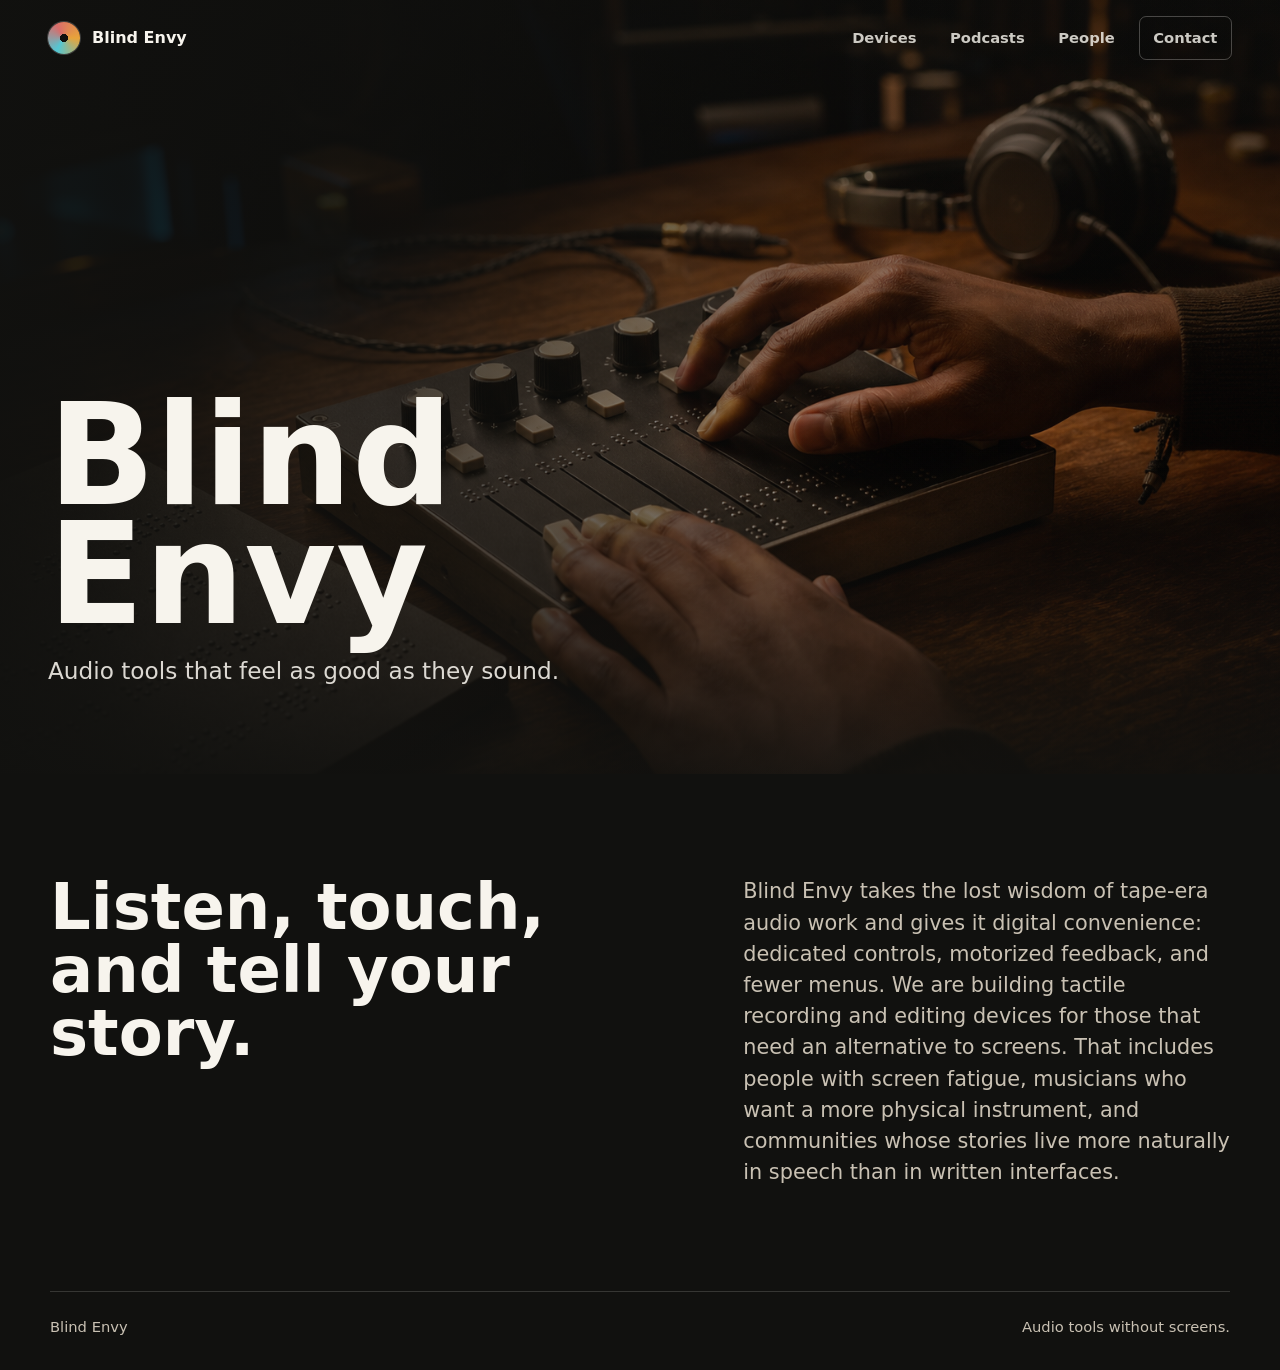
==== index.html @ 6bcc2a57 "Launch Blind Envy website" ====
<!doctype html>
<html lang="en">
  <head>
    <meta charset="utf-8" />
    <meta name="viewport" content="width=device-width, initial-scale=1" />
    <title>Blind Envy</title>
    <meta
      name="description"
      content="Blind Envy is making tactile audio tools and a podcast series shaped by blind creators and useful far beyond the screen."
    />
    <meta property="og:title" content="Blind Envy" />
    <meta property="og:description" content="Audio tools that feel as good as they sound." />
    <meta property="og:type" content="website" />
    <meta property="og:image" content="assets/blindenvy-hero.png" />
    <link rel="preload" href="assets/blindenvy-hero.png" as="image" />
    <link rel="stylesheet" href="styles.css" />
  </head>
  <body>
    <a class="skip-link" href="#main">Skip to content</a>

    <header class="site-header" data-header>
      <a class="brand" href="index.html" aria-label="Blind Envy home">
        <span class="brand-mark" aria-hidden="true"></span>
        <span>Blind Envy</span>
      </a>
      <button class="nav-toggle" type="button" aria-controls="site-nav" aria-expanded="false">
        <span class="nav-toggle-line"></span>
        <span class="nav-toggle-line"></span>
        <span class="nav-toggle-line"></span>
        <span class="sr-only">Menu</span>
      </button>
      <nav class="site-nav" id="site-nav" aria-label="Primary">
        <a href="devices.html">Devices</a>
        <a href="podcast.html">Podcasts</a>
        <a href="people.html">People</a>
        <a class="nav-cta" href="contact.html">Contact</a>
      </nav>
    </header>

    <main id="main">
      <section class="hero hero-simple" aria-labelledby="hero-title">
        <img
          class="hero-image"
          src="assets/blindenvy-hero.png"
          alt="Hands using a tactile audio controller with knobs, faders, headphones, and braille-like markings on a studio table."
        />
        <div class="hero-shade" aria-hidden="true"></div>
        <div class="hero-content">
          <h1 id="hero-title">Blind Envy</h1>
          <p class="hero-lede">Audio tools that feel as good as they sound.</p>
        </div>
      </section>

      <section class="simple-section" aria-labelledby="simple-title">
        <div class="section-inner simple-grid">
          <div>
            <h2 id="simple-title">Listen, touch, and tell your story.</h2>
          </div>
          <p>
            Blind Envy takes the lost wisdom of tape-era audio work and gives it digital
            convenience: dedicated controls, motorized feedback, and fewer menus. We are building
            tactile recording and editing devices for those that need an alternative to screens. That
            includes people with screen fatigue, musicians who want a more physical instrument, and
            communities whose stories live more naturally in speech than in written interfaces.
          </p>
        </div>
      </section>
    </main>

    <footer class="site-footer">
      <p>Blind Envy</p>
      <p>Audio tools without screens.</p>
    </footer>

    <script src="script.js"></script>
  </body>
</html>
---- styles.css ----
:root {
  color-scheme: dark;
  --ink: #f7f4ed;
  --muted: #c9c1b3;
  --soft: #938879;
  --night: #11110f;
  --panel: #191714;
  --panel-2: #22201c;
  --line: rgba(247, 244, 237, 0.16);
  --amber: #e8a33a;
  --cyan: #53c7d4;
  --rose: #d86d6b;
  --green: #9fbf7a;
  --shadow: 0 24px 80px rgba(0, 0, 0, 0.42);
  --max: 1180px;
  font-family:
    Inter, ui-sans-serif, system-ui, -apple-system, BlinkMacSystemFont, "Segoe UI", sans-serif;
}

* {
  box-sizing: border-box;
}

html {
  scroll-behavior: smooth;
}

body {
  margin: 0;
  background: var(--night);
  color: var(--ink);
  line-height: 1.5;
}

body.nav-open {
  overflow: hidden;
}

img {
  display: block;
  max-width: 100%;
}

a {
  color: inherit;
  text-decoration: none;
}

p,
h1,
h2,
h3 {
  margin-top: 0;
}

p {
  color: var(--muted);
}

.skip-link {
  position: fixed;
  left: 1rem;
  top: 1rem;
  z-index: 20;
  transform: translateY(-150%);
  background: var(--ink);
  color: var(--night);
  padding: 0.75rem 1rem;
  border-radius: 0.35rem;
  font-weight: 800;
}

.skip-link:focus {
  transform: translateY(0);
}

.sr-only {
  position: absolute;
  width: 1px;
  height: 1px;
  padding: 0;
  margin: -1px;
  overflow: hidden;
  clip: rect(0, 0, 0, 0);
  white-space: nowrap;
  border: 0;
}

.site-header {
  position: fixed;
  inset: 0 0 auto 0;
  z-index: 10;
  display: flex;
  align-items: center;
  justify-content: space-between;
  gap: 1.5rem;
  padding: 1rem clamp(1rem, 4vw, 3rem);
  color: var(--ink);
  transition:
    background-color 180ms ease,
    border-color 180ms ease,
    backdrop-filter 180ms ease;
}

.site-header.is-scrolled,
.site-header.nav-active {
  background: rgba(17, 17, 15, 0.82);
  border-bottom: 1px solid var(--line);
  backdrop-filter: blur(20px);
}

.brand {
  display: inline-flex;
  align-items: center;
  gap: 0.75rem;
  font-weight: 900;
  letter-spacing: 0;
  min-height: 44px;
}

.brand-mark {
  width: 2rem;
  height: 2rem;
  border-radius: 50%;
  background:
    radial-gradient(circle at 50% 50%, var(--night) 0 18%, transparent 19%),
    conic-gradient(from 90deg, var(--amber), var(--cyan), var(--rose), var(--amber));
  box-shadow: 0 0 0 1px rgba(255, 255, 255, 0.2);
}

.site-nav {
  display: flex;
  align-items: center;
  gap: 0.4rem;
}

.site-nav a {
  min-height: 44px;
  display: inline-flex;
  align-items: center;
  padding: 0.6rem 0.85rem;
  color: rgba(247, 244, 237, 0.82);
  font-weight: 750;
  font-size: 0.92rem;
}

.site-nav a:hover,
.site-nav a:focus-visible,
.site-nav a[aria-current="page"] {
  color: var(--ink);
}

.site-nav .nav-cta {
  border: 1px solid rgba(247, 244, 237, 0.26);
  border-radius: 0.45rem;
  margin-left: 0.25rem;
}

.nav-toggle {
  display: none;
  width: 44px;
  height: 44px;
  border: 1px solid rgba(247, 244, 237, 0.22);
  border-radius: 0.45rem;
  background: rgba(17, 17, 15, 0.5);
  color: var(--ink);
  place-items: center;
}

.nav-toggle-line {
  display: block;
  width: 18px;
  height: 2px;
  background: currentColor;
  margin: 3px auto;
}

.hero {
  position: relative;
  min-height: 92svh;
  display: grid;
  align-items: end;
  overflow: hidden;
  padding: 8rem clamp(1rem, 4vw, 3rem) 4.5rem;
}

.hero-simple {
  min-height: 86svh;
}

.page-main {
  padding-top: 76px;
}

.page-hero {
  padding: clamp(5rem, 10vw, 8rem) 0 clamp(3.5rem, 7vw, 6rem);
  background:
    linear-gradient(135deg, rgba(83, 199, 212, 0.12), transparent 40%),
    linear-gradient(225deg, rgba(232, 163, 58, 0.1), transparent 48%),
    var(--night);
  border-bottom: 1px solid var(--line);
}

.compact-page {
  padding: clamp(4.25rem, 8vw, 6rem) 0 clamp(3rem, 6vw, 4.5rem);
}

.compact-page .narrow {
  display: grid;
  gap: 1rem;
}

.narrow {
  width: min(760px, calc(100% - 2rem));
}

.page-hero-grid {
  display: grid;
  grid-template-columns: minmax(0, 1fr) minmax(280px, 0.55fr);
  gap: clamp(2rem, 6vw, 5rem);
  align-items: end;
}

.page-hero h1 {
  font-size: clamp(3rem, 8vw, 7rem);
  line-height: 0.9;
  margin-bottom: 0;
}

.page-hero p:not(.eyebrow) {
  font-size: clamp(1.1rem, 2vw, 1.35rem);
  margin-bottom: 0;
}

.hero-image,
.hero-shade {
  position: absolute;
  inset: 0;
  width: 100%;
  height: 100%;
}

.hero-image {
  object-fit: cover;
  object-position: 56% center;
}

.hero-shade {
  background:
    linear-gradient(90deg, rgba(17, 17, 15, 0.94) 0%, rgba(17, 17, 15, 0.64) 34%, rgba(17, 17, 15, 0.06) 70%),
    linear-gradient(0deg, rgba(17, 17, 15, 0.9) 0%, rgba(17, 17, 15, 0.18) 42%, rgba(17, 17, 15, 0.62) 100%);
}

.hero-content {
  position: relative;
  z-index: 1;
  width: min(700px, 100%);
}

.eyebrow,
.label {
  color: var(--amber);
  font-size: 0.78rem;
  text-transform: uppercase;
  letter-spacing: 0.12em;
  font-weight: 900;
  margin-bottom: 0.8rem;
}

h1 {
  font-size: clamp(4rem, 11vw, 9.5rem);
  line-height: 0.84;
  letter-spacing: 0;
  margin-bottom: 1.35rem;
}

h2 {
  font-size: clamp(2rem, 5vw, 4.5rem);
  line-height: 0.98;
  letter-spacing: 0;
  max-width: 900px;
}

h3 {
  font-size: clamp(1.2rem, 2vw, 1.65rem);
  line-height: 1.12;
  letter-spacing: 0;
}

.hero-lede {
  max-width: 650px;
  color: rgba(247, 244, 237, 0.88);
  font-size: clamp(1.1rem, 2vw, 1.45rem);
  margin-bottom: 0.8rem;
}

.hero-note {
  max-width: 620px;
  color: rgba(247, 244, 237, 0.78);
  font-size: clamp(1rem, 1.6vw, 1.18rem);
  margin-bottom: 2rem;
}

.hero-actions,
.closing-inner {
  display: flex;
  align-items: center;
  gap: 0.85rem;
  flex-wrap: wrap;
}

.button {
  min-height: 48px;
  display: inline-flex;
  align-items: center;
  justify-content: center;
  padding: 0.85rem 1.1rem;
  border-radius: 0.45rem;
  font-weight: 900;
  border: 1px solid transparent;
}

.button-primary {
  background: var(--ink);
  color: var(--night);
}

.button-secondary {
  background: rgba(247, 244, 237, 0.08);
  color: var(--ink);
  border-color: rgba(247, 244, 237, 0.26);
}

.hero-signal {
  position: relative;
  z-index: 1;
  display: flex;
  gap: 0.65rem;
  flex-wrap: wrap;
  width: min(var(--max), 100%);
  margin: 3.5rem auto 0 0;
}

.hero-signal span {
  border: 1px solid rgba(247, 244, 237, 0.24);
  background: rgba(17, 17, 15, 0.36);
  backdrop-filter: blur(12px);
  border-radius: 0.45rem;
  padding: 0.55rem 0.75rem;
  color: rgba(247, 244, 237, 0.9);
  font-weight: 800;
  font-size: 0.9rem;
}

section {
  scroll-margin-top: 78px;
}

.section-inner {
  width: min(var(--max), calc(100% - 2rem));
  margin: 0 auto;
}

.band {
  background:
    linear-gradient(180deg, rgba(255, 255, 255, 0.035), rgba(255, 255, 255, 0)),
    var(--panel);
  border-block: 1px solid var(--line);
}

.intro,
.principles,
.devices,
.podcast,
.progress,
.team,
.home-links,
.closing,
.simple-section,
.quiet-links {
  padding: clamp(4rem, 8vw, 7rem) 0;
}

.intro-grid,
.split,
.closing-inner,
.simple-grid {
  display: grid;
  grid-template-columns: minmax(0, 0.95fr) minmax(300px, 0.75fr);
  gap: clamp(2rem, 6vw, 5rem);
  align-items: start;
}

.simple-grid h2 {
  margin-bottom: 0;
}

.simple-grid p {
  font-size: clamp(1.08rem, 2vw, 1.3rem);
  margin-bottom: 0;
}

.quiet-link-grid {
  display: grid;
  grid-template-columns: repeat(4, minmax(0, 1fr));
  gap: 1px;
  border: 1px solid var(--line);
  background: var(--line);
  border-radius: 0.5rem;
  overflow: hidden;
}

.quiet-link-grid a {
  min-height: 96px;
  display: grid;
  place-items: center;
  background: var(--panel);
  font-weight: 900;
  font-size: clamp(1rem, 2vw, 1.35rem);
}

.quiet-link-grid a:hover,
.quiet-link-grid a:focus-visible {
  background: var(--panel-2);
}

.intro-grid p,
.flow-copy p {
  font-size: clamp(1.1rem, 2vw, 1.35rem);
}

.section-heading {
  display: grid;
  gap: 0.1rem;
  margin-bottom: clamp(2rem, 5vw, 3.5rem);
}

.section-heading.wide h2 {
  max-width: 980px;
}

.principle-list,
.team-grid,
.link-grid {
  display: grid;
  grid-template-columns: repeat(3, minmax(0, 1fr));
  gap: 1rem;
}

.principle,
.team-grid article,
.timeline li,
.device-panel,
.feature-link {
  border: 1px solid var(--line);
  background: rgba(255, 255, 255, 0.035);
  border-radius: 0.5rem;
}

.link-grid {
  grid-template-columns: repeat(4, minmax(0, 1fr));
}

.feature-link {
  min-height: 260px;
  padding: 1.2rem;
  display: grid;
  align-content: space-between;
  transition:
    transform 160ms ease,
    border-color 160ms ease,
    background-color 160ms ease;
}

.feature-link:hover,
.feature-link:focus-visible {
  transform: translateY(-3px);
  border-color: rgba(247, 244, 237, 0.36);
  background: rgba(255, 255, 255, 0.055);
}

.feature-link span {
  color: var(--cyan);
  font-size: 0.78rem;
  text-transform: uppercase;
  letter-spacing: 0.12em;
  font-weight: 900;
}

.feature-link h3 {
  margin: 2rem 0 0.75rem;
}

.feature-link p {
  margin-bottom: 0;
}

.text-link {
  color: var(--ink);
  font-weight: 900;
  border-bottom: 2px solid var(--amber);
}

.principle {
  min-height: 260px;
  padding: 1.25rem;
  display: grid;
  align-content: space-between;
}

.principle-index {
  color: var(--cyan);
  font-weight: 950;
  font-size: 0.88rem;
}

.principle p,
.team-grid p,
.timeline p,
.device-copy p,
.feature-link p {
  margin-bottom: 0;
}

.device-layout {
  display: grid;
  grid-template-columns: repeat(2, minmax(0, 1fr));
  gap: 1rem;
}

.device-panel {
  overflow: hidden;
  box-shadow: var(--shadow);
}

.device-visual {
  min-height: 260px;
  background:
    linear-gradient(135deg, rgba(83, 199, 212, 0.1), rgba(232, 163, 58, 0.08)),
    #10100e;
  border-bottom: 1px solid var(--line);
  position: relative;
}

.device-visual::before {
  content: "";
  position: absolute;
  inset: 16%;
  border: 1px solid rgba(247, 244, 237, 0.2);
  border-radius: 0.5rem;
  background:
    repeating-linear-gradient(90deg, transparent 0 34px, rgba(247, 244, 237, 0.12) 35px 37px),
    rgba(247, 244, 237, 0.03);
}

.device-visual span {
  position: absolute;
  z-index: 1;
  background: var(--ink);
  box-shadow: 0 0 0 8px #1f1d1a, 0 0 0 9px rgba(247, 244, 237, 0.18);
}

.recorder span {
  width: 42px;
  height: 42px;
  border-radius: 50%;
  top: 36%;
}

.recorder span:nth-child(1) {
  left: 25%;
}

.recorder span:nth-child(2) {
  left: 45%;
}

.recorder span:nth-child(3) {
  left: 65%;
}

.editor span {
  width: 34px;
  height: 82px;
  border-radius: 999px;
  bottom: 26%;
}

.editor span:nth-child(1) {
  left: 24%;
}

.editor span:nth-child(2) {
  left: 40%;
}

.editor span:nth-child(3) {
  left: 56%;
}

.editor span:nth-child(4) {
  left: 72%;
  background: var(--amber);
}

.device-copy,
.team-grid article {
  padding: 1.35rem;
}

.people-list {
  display: grid;
  gap: 1.25rem;
}

.people-list article {
  border-bottom: 1px solid var(--line);
  padding-bottom: 1.25rem;
}

.people-list article:last-child {
  border-bottom: 0;
}

.people-list h2 {
  font-size: clamp(1.5rem, 3vw, 2.5rem);
  margin-bottom: 0.75rem;
}

.bio-grid {
  display: grid;
  grid-template-columns: repeat(2, minmax(0, 1fr));
  gap: 1rem;
}

.advisor-grid {
  grid-template-columns: repeat(2, minmax(0, 1fr));
}

.person-card {
  border: 1px solid var(--line);
  border-radius: 0.5rem;
  background: rgba(255, 255, 255, 0.035);
  padding: 1.2rem;
}

.person-card h3 {
  margin-bottom: 0.75rem;
}

.person-card p:last-child {
  margin-bottom: 0;
}

.person-role {
  color: var(--amber);
  font-size: 0.75rem;
  font-weight: 900;
  letter-spacing: 0.12em;
  margin-bottom: 0.7rem;
  text-transform: uppercase;
}

.process-list {
  display: grid;
  grid-template-columns: repeat(3, minmax(0, 1fr));
  gap: 1rem;
  padding: 0;
  margin: 2rem 0 0;
  list-style: none;
}

.process-list li {
  border: 1px solid var(--line);
  border-radius: 0.5rem;
  background: rgba(255, 255, 255, 0.035);
  padding: 1.2rem;
}

.process-list span {
  color: var(--cyan);
  font-weight: 950;
}

.process-list h3 {
  margin: 1.5rem 0 0.75rem;
}

.process-list p {
  margin-bottom: 0;
}

.contact-form {
  display: grid;
  gap: 1rem;
}

.contact-form label {
  display: grid;
  gap: 0.45rem;
  color: var(--ink);
  font-weight: 850;
}

.contact-form input,
.contact-form textarea {
  width: 100%;
  border: 1px solid var(--line);
  border-radius: 0.45rem;
  background: rgba(255, 255, 255, 0.04);
  color: var(--ink);
  font: inherit;
  padding: 0.85rem 0.95rem;
}

.contact-form input:focus,
.contact-form textarea:focus {
  outline: 2px solid var(--amber);
  outline-offset: 2px;
}

.form-note {
  margin-top: 1.25rem;
}

.form-note a {
  color: var(--ink);
  border-bottom: 1px solid var(--amber);
}

.topic-list {
  display: flex;
  flex-wrap: wrap;
  gap: 0.65rem;
  padding: 0;
  margin: 1.25rem 0 0;
  list-style: none;
}

.topic-list li {
  color: var(--night);
  background: var(--green);
  border-radius: 0.45rem;
  padding: 0.5rem 0.7rem;
  font-weight: 850;
}

.timeline {
  list-style: none;
  padding: 0;
  margin: 0;
  display: grid;
  grid-template-columns: repeat(4, minmax(0, 1fr));
  gap: 1rem;
}

.timeline li {
  padding: 1.2rem;
  min-height: 260px;
}

.timeline time {
  display: inline-flex;
  color: var(--cyan);
  font-weight: 950;
  margin-bottom: 1rem;
}

.closing-inner {
  align-items: center;
}

.site-footer {
  width: min(var(--max), calc(100% - 2rem));
  margin: 0 auto;
  padding: 1.5rem 0 2rem;
  display: flex;
  align-items: center;
  justify-content: space-between;
  gap: 1rem;
  border-top: 1px solid var(--line);
}

.site-footer p {
  margin: 0;
  font-size: 0.92rem;
}

@media (max-width: 920px) {
  .nav-toggle {
    display: block;
  }

  .site-nav {
    position: fixed;
    inset: 68px 1rem auto 1rem;
    display: none;
    flex-direction: column;
    align-items: stretch;
    padding: 0.75rem;
    border: 1px solid var(--line);
    border-radius: 0.5rem;
    background: rgba(17, 17, 15, 0.96);
    box-shadow: var(--shadow);
  }

  .site-header.nav-active .site-nav {
    display: flex;
  }

  .site-nav a {
    justify-content: center;
  }

  .site-nav .nav-cta {
    margin-left: 0;
  }

  .hero {
    min-height: 88svh;
  }

  .hero-image {
    object-position: 66% center;
  }

  .hero-shade {
    background:
      linear-gradient(90deg, rgba(17, 17, 15, 0.9), rgba(17, 17, 15, 0.38)),
      linear-gradient(0deg, rgba(17, 17, 15, 0.95) 0%, rgba(17, 17, 15, 0.2) 48%, rgba(17, 17, 15, 0.62) 100%);
  }

  .intro-grid,
  .split,
  .closing-inner,
  .page-hero-grid,
  .simple-grid,
  .quiet-link-grid,
  .device-layout,
  .process-list,
  .bio-grid,
  .advisor-grid,
  .principle-list,
  .team-grid,
  .link-grid,
  .timeline {
    grid-template-columns: 1fr;
  }

  .principle,
  .timeline li,
  .feature-link {
    min-height: auto;
  }
}

@media (max-width: 560px) {
  .site-header {
    padding-inline: 1rem;
  }

  .brand {
    font-size: 0.96rem;
  }

  .hero {
    padding-top: 6.5rem;
    padding-bottom: 2.5rem;
  }

  .hero-image {
    object-position: 70% center;
  }

  h1 {
    font-size: clamp(3.45rem, 18vw, 5.2rem);
  }

  h2 {
    font-size: clamp(2rem, 11vw, 3.2rem);
  }

  .hero-actions,
  .closing-inner {
    align-items: stretch;
  }

  .button {
    width: 100%;
  }

  .hero-signal span {
    width: 100%;
  }

  .device-visual {
    min-height: 210px;
  }

  .site-footer {
    align-items: flex-start;
    flex-direction: column;
  }
}

@media (prefers-reduced-motion: reduce) {
  *,
  *::before,
  *::after {
    scroll-behavior: auto !important;
    transition-duration: 0.01ms !important;
    animation-duration: 0.01ms !important;
    animation-iteration-count: 1 !important;
  }
}
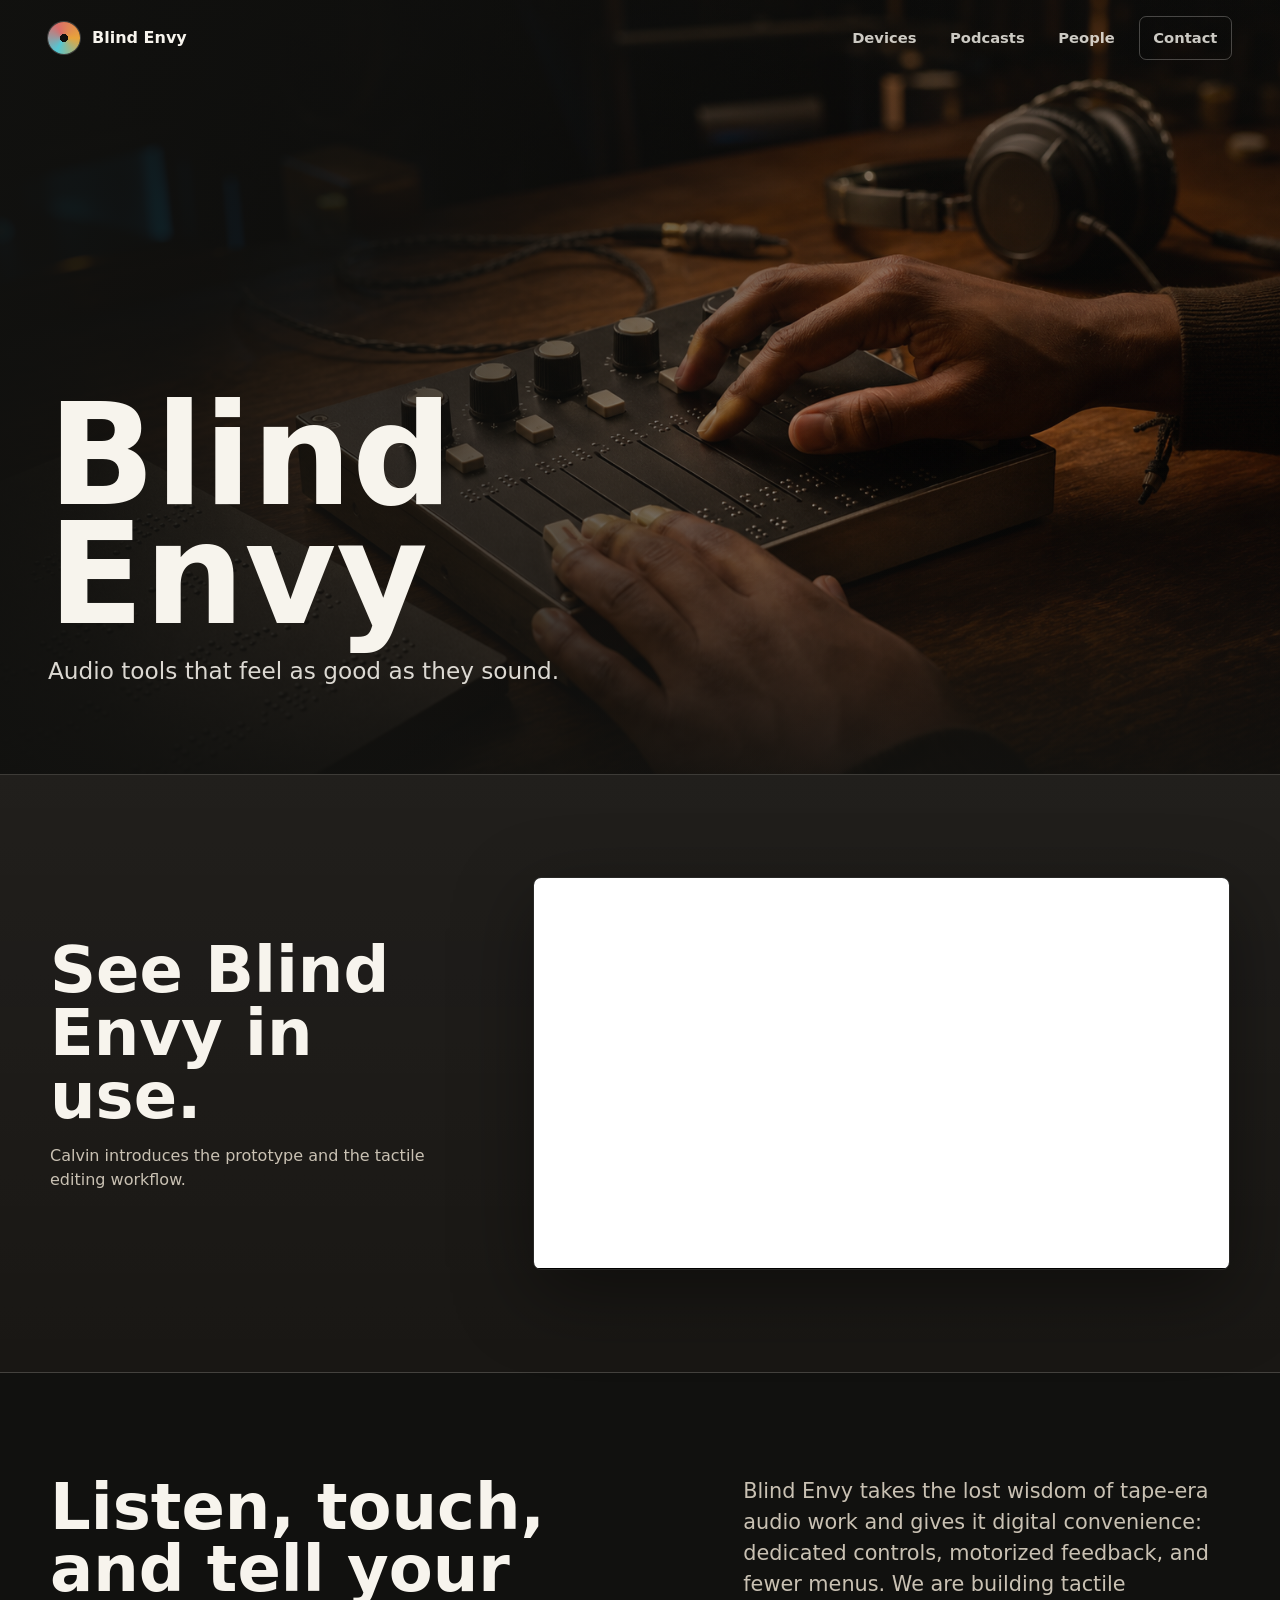
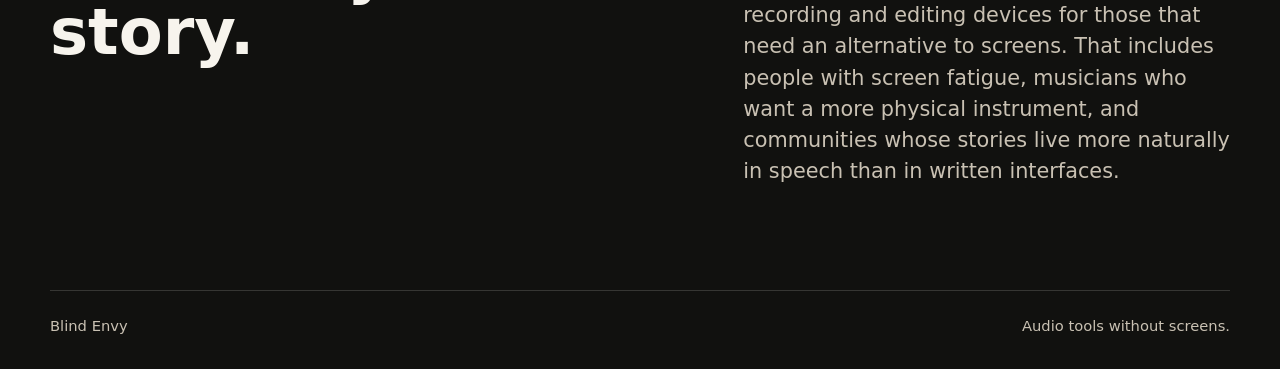
==== commit ee20bbed: "Embed prototype video on homepage" ====
--- a/index.html
+++ b/index.html
@@ -51,6 +51,23 @@
         </div>
       </section>
 
+      <section class="simple-section band" aria-labelledby="video-title">
+        <div class="section-inner video-section">
+          <div>
+            <h2 id="video-title">See Blind Envy in use.</h2>
+            <p>Calvin introduces the prototype and the tactile editing workflow.</p>
+          </div>
+          <div class="video-frame">
+            <iframe
+              src="https://www.youtube.com/embed/ivLrcnOXPUc"
+              title="Blind Envy prototype video"
+              allow="accelerometer; autoplay; clipboard-write; encrypted-media; gyroscope; picture-in-picture; web-share"
+              allowfullscreen
+            ></iframe>
+          </div>
+        </div>
+      </section>
+
       <section class="simple-section" aria-labelledby="simple-title">
         <div class="section-inner simple-grid">
           <div>
--- a/styles.css
+++ b/styles.css
@@ -400,6 +400,35 @@
   margin-bottom: 0;
 }
 
+.video-section {
+  display: grid;
+  grid-template-columns: minmax(0, 0.6fr) minmax(340px, 1fr);
+  gap: clamp(1.5rem, 5vw, 4rem);
+  align-items: center;
+}
+
+.video-section h2 {
+  margin-bottom: 1rem;
+}
+
+.video-frame {
+  position: relative;
+  overflow: hidden;
+  border: 1px solid var(--line);
+  border-radius: 0.5rem;
+  background: #000;
+  aspect-ratio: 16 / 9;
+  box-shadow: var(--shadow);
+}
+
+.video-frame iframe {
+  position: absolute;
+  inset: 0;
+  width: 100%;
+  height: 100%;
+  border: 0;
+}
+
 .quiet-link-grid {
   display: grid;
   grid-template-columns: repeat(4, minmax(0, 1fr));
@@ -835,6 +864,7 @@
   .closing-inner,
   .page-hero-grid,
   .simple-grid,
+  .video-section,
   .quiet-link-grid,
   .device-layout,
   .process-list,
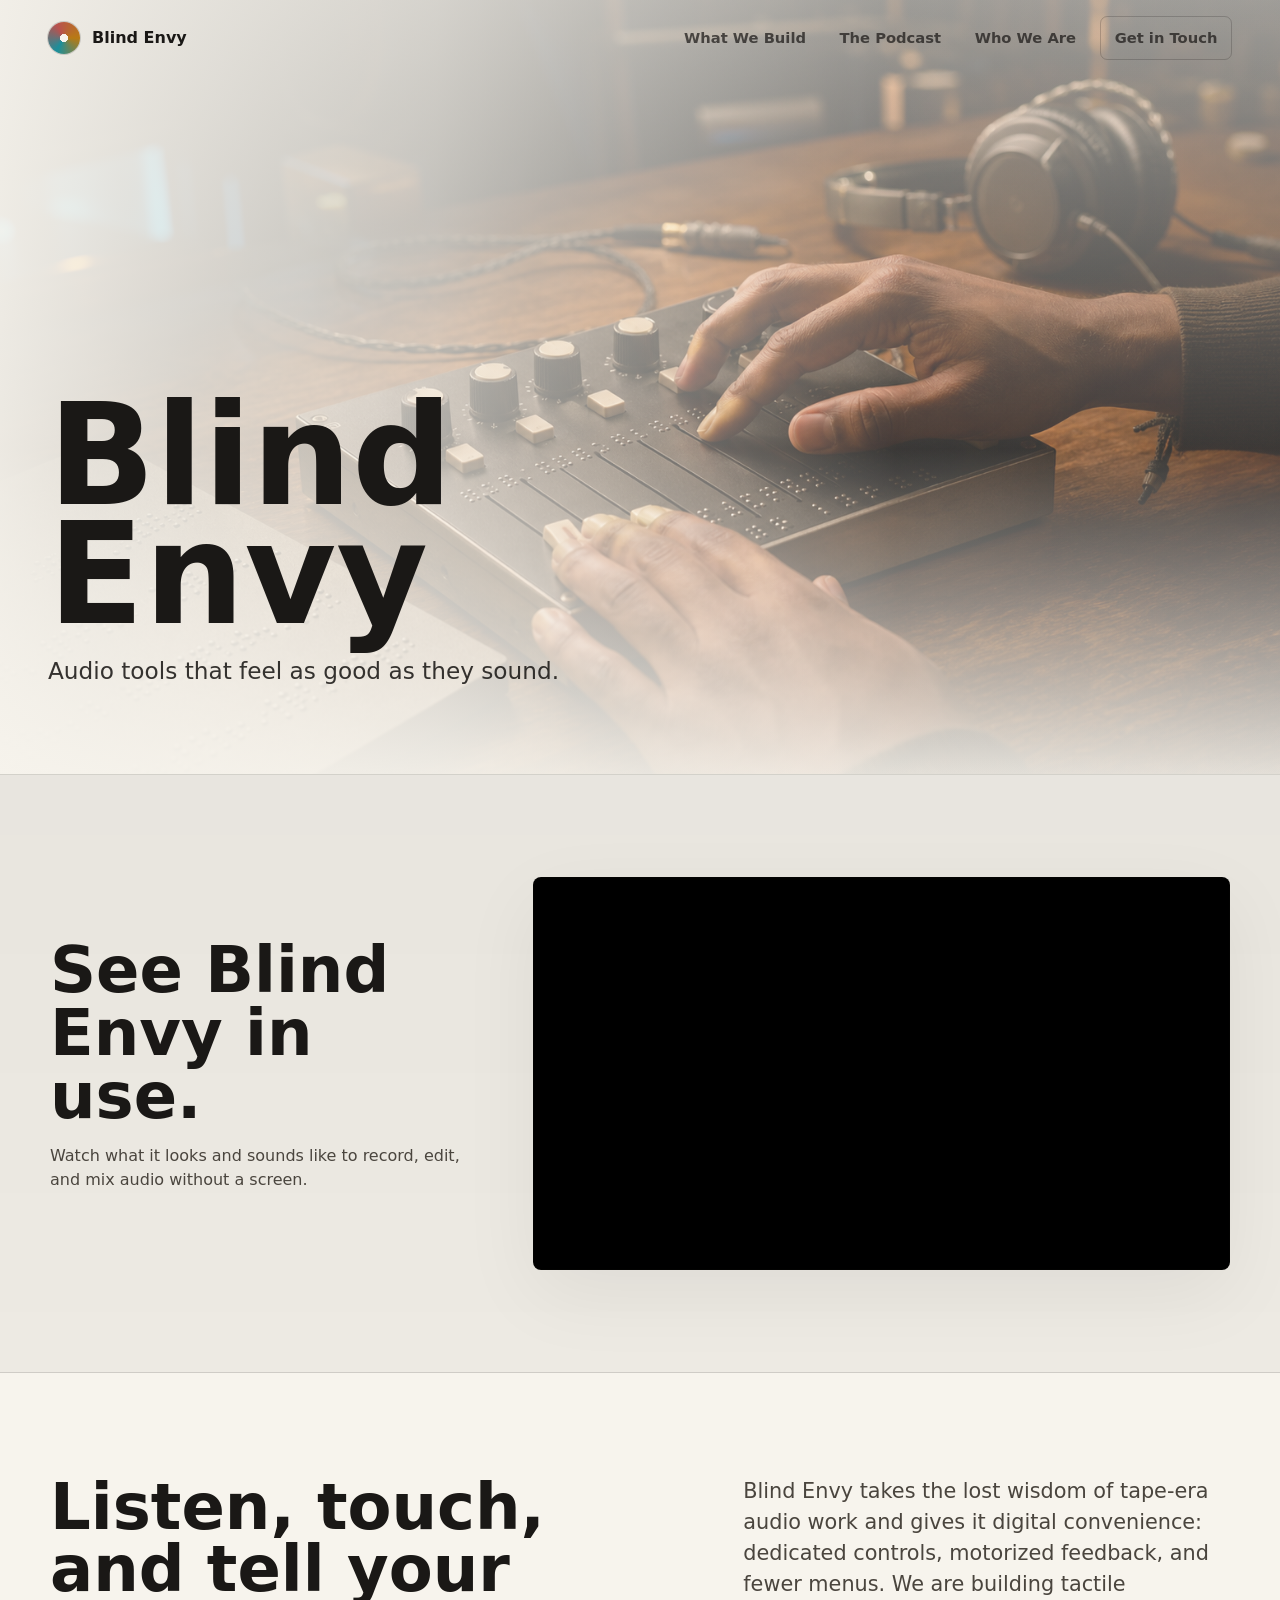
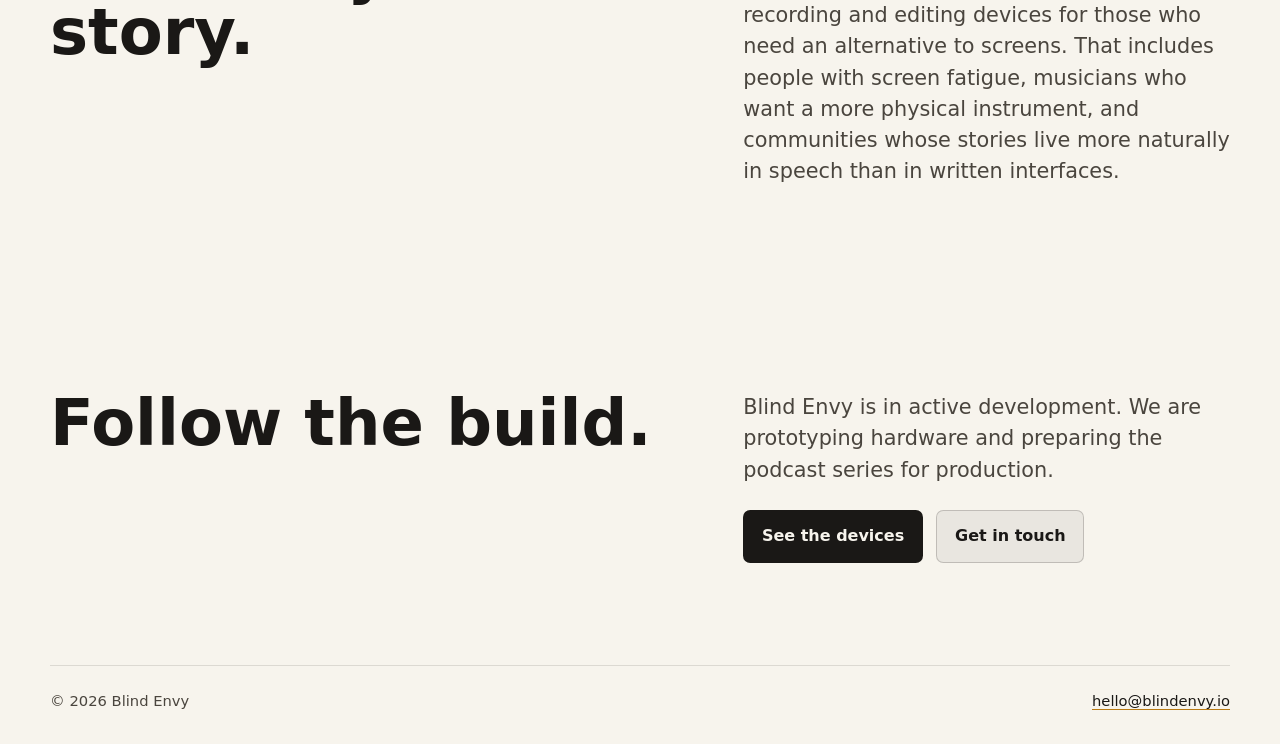
==== commit bae254c6: "Refresh site copy, navigation, and design Renames nav to What We Build / The Podcast / Who We Are / " ====
--- a/index.html
+++ b/index.html
@@ -11,7 +11,8 @@
     <meta property="og:title" content="Blind Envy" />
     <meta property="og:description" content="Audio tools that feel as good as they sound." />
     <meta property="og:type" content="website" />
-    <meta property="og:image" content="assets/blindenvy-hero.png" />
+    <meta property="og:image" content="https://blindenvy.io/assets/blindenvy-hero.png" />
+    <link rel="icon" href="data:image/svg+xml,<svg xmlns='http://www.w3.org/2000/svg' viewBox='0 0 100 100'><circle cx='50' cy='50' r='45' fill='%2311110f'/><circle cx='50' cy='50' r='30' fill='none' stroke='%23e8a33a' stroke-width='6'/></svg>" />
     <link rel="preload" href="assets/blindenvy-hero.png" as="image" />
     <link rel="stylesheet" href="styles.css" />
   </head>
@@ -30,10 +31,10 @@
         <span class="sr-only">Menu</span>
       </button>
       <nav class="site-nav" id="site-nav" aria-label="Primary">
-        <a href="devices.html">Devices</a>
-        <a href="podcast.html">Podcasts</a>
-        <a href="people.html">People</a>
-        <a class="nav-cta" href="contact.html">Contact</a>
+        <a href="devices.html">What We Build</a>
+        <a href="podcast.html">The Podcast</a>
+        <a href="people.html">Who We Are</a>
+        <a class="nav-cta" href="contact.html">Get in Touch</a>
       </nav>
     </header>
 
@@ -55,7 +56,7 @@
         <div class="section-inner video-section">
           <div>
             <h2 id="video-title">See Blind Envy in use.</h2>
-            <p>Calvin introduces the prototype and the tactile editing workflow.</p>
+            <p>Watch what it looks and sounds like to record, edit, and mix audio without a screen.</p>
           </div>
           <div class="video-frame">
             <iframe
@@ -76,17 +77,33 @@
           <p>
             Blind Envy takes the lost wisdom of tape-era audio work and gives it digital
             convenience: dedicated controls, motorized feedback, and fewer menus. We are building
-            tactile recording and editing devices for those that need an alternative to screens. That
+            tactile recording and editing devices for those who need an alternative to screens. That
             includes people with screen fatigue, musicians who want a more physical instrument, and
             communities whose stories live more naturally in speech than in written interfaces.
           </p>
         </div>
       </section>
+
+      <section class="simple-section" aria-labelledby="cta-title">
+        <div class="section-inner simple-grid">
+          <h2 id="cta-title">Follow the build.</h2>
+          <div>
+            <p>
+              Blind Envy is in active development. We are prototyping hardware and preparing the
+              podcast series for production.
+            </p>
+            <div class="hero-actions" style="margin-top: 1.5rem">
+              <a class="button button-primary" href="devices.html">See the devices</a>
+              <a class="button button-secondary" href="contact.html">Get in touch</a>
+            </div>
+          </div>
+        </div>
+      </section>
     </main>
 
     <footer class="site-footer">
-      <p>Blind Envy</p>
-      <p>Audio tools without screens.</p>
+      <p>&copy; 2026 Blind Envy</p>
+      <p><a href="mailto:hello@blindenvy.io">hello@blindenvy.io</a></p>
     </footer>
 
     <script src="script.js"></script>
--- a/styles.css
+++ b/styles.css
@@ -752,7 +752,8 @@
   margin-top: 1.25rem;
 }
 
-.form-note a {
+.form-note a,
+.site-footer a {
   color: var(--ink);
   border-bottom: 1px solid var(--amber);
 }
@@ -933,6 +934,135 @@
   }
 }
 
+@media (prefers-color-scheme: light) {
+  :root {
+    color-scheme: light;
+    --ink: #1a1816;
+    --muted: #4a453e;
+    --soft: #7a7268;
+    --night: #f7f4ed;
+    --panel: #edeae3;
+    --panel-2: #e4e0d8;
+    --line: rgba(26, 24, 22, 0.12);
+    --amber: #b87a14;
+    --cyan: #1a8f9c;
+    --rose: #b8524f;
+    --green: #5a7f35;
+    --shadow: 0 24px 80px rgba(0, 0, 0, 0.06);
+  }
+
+  .site-header.is-scrolled,
+  .site-header.nav-active {
+    background: rgba(247, 244, 237, 0.88);
+    border-bottom: 1px solid var(--line);
+    backdrop-filter: blur(20px);
+  }
+
+  .site-nav a {
+    color: rgba(26, 24, 22, 0.72);
+  }
+
+  .site-nav a:hover,
+  .site-nav a:focus-visible,
+  .site-nav a[aria-current="page"] {
+    color: var(--ink);
+  }
+
+  .site-nav .nav-cta {
+    border-color: rgba(26, 24, 22, 0.2);
+  }
+
+  .nav-toggle {
+    border-color: rgba(26, 24, 22, 0.16);
+    background: rgba(247, 244, 237, 0.5);
+    color: var(--ink);
+  }
+
+  .hero-shade {
+    background:
+      linear-gradient(90deg, rgba(247, 244, 237, 0.94) 0%, rgba(247, 244, 237, 0.64) 34%, rgba(247, 244, 237, 0.06) 70%),
+      linear-gradient(0deg, rgba(247, 244, 237, 0.9) 0%, rgba(247, 244, 237, 0.18) 42%, rgba(247, 244, 237, 0.62) 100%);
+  }
+
+  .hero-lede {
+    color: rgba(26, 24, 22, 0.88);
+  }
+
+  .hero-note {
+    color: rgba(26, 24, 22, 0.72);
+  }
+
+  .hero-signal span {
+    border-color: rgba(26, 24, 22, 0.16);
+    background: rgba(247, 244, 237, 0.6);
+    color: var(--ink);
+  }
+
+  .button-primary {
+    background: var(--ink);
+    color: var(--night);
+  }
+
+  .button-secondary {
+    background: rgba(26, 24, 22, 0.06);
+    color: var(--ink);
+    border-color: rgba(26, 24, 22, 0.2);
+  }
+
+  .skip-link {
+    background: var(--ink);
+    color: var(--night);
+  }
+
+  .band {
+    background:
+      linear-gradient(180deg, rgba(0, 0, 0, 0.02), rgba(0, 0, 0, 0)),
+      var(--panel);
+  }
+
+  .principle,
+  .team-grid article,
+  .timeline li,
+  .device-panel,
+  .feature-link,
+  .process-list li,
+  .person-card {
+    border-color: var(--line);
+    background: rgba(255, 255, 255, 0.6);
+  }
+
+  .contact-form input,
+  .contact-form textarea {
+    border-color: var(--line);
+    background: rgba(255, 255, 255, 0.6);
+    color: var(--ink);
+  }
+
+  .page-hero {
+    background:
+      linear-gradient(135deg, rgba(26, 143, 156, 0.08), transparent 40%),
+      linear-gradient(225deg, rgba(184, 122, 20, 0.06), transparent 48%),
+      var(--night);
+  }
+
+  .brand-mark {
+    box-shadow: 0 0 0 1px rgba(0, 0, 0, 0.15);
+  }
+
+  @media (max-width: 920px) {
+    .site-nav {
+      background: rgba(247, 244, 237, 0.97);
+      border-color: var(--line);
+    }
+
+    .hero-shade {
+      background:
+        linear-gradient(90deg, rgba(247, 244, 237, 0.9), rgba(247, 244, 237, 0.38)),
+        linear-gradient(0deg, rgba(247, 244, 237, 0.95) 0%, rgba(247, 244, 237, 0.2) 48%, rgba(247, 244, 237, 0.62) 100%);
+    }
+  }
+}
+
 @media (prefers-reduced-motion: reduce) {
   *,
   *::before,
